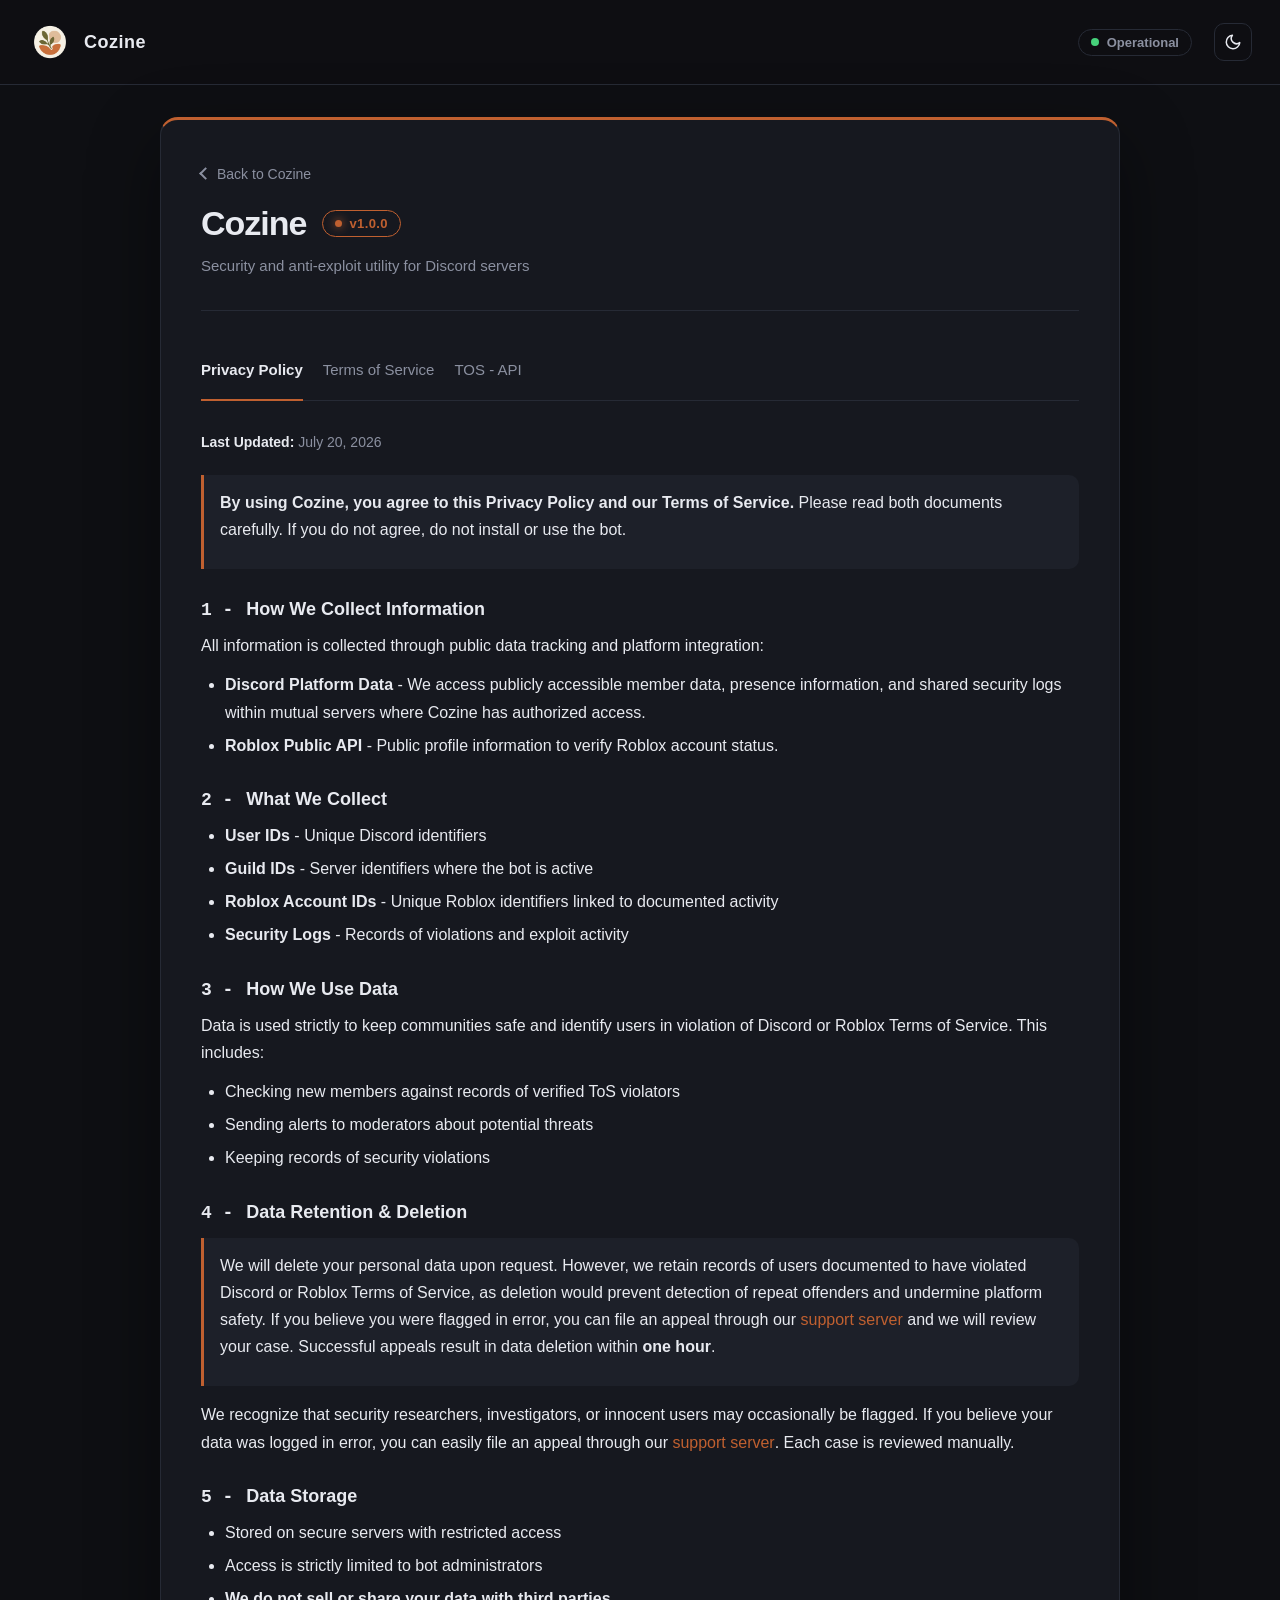
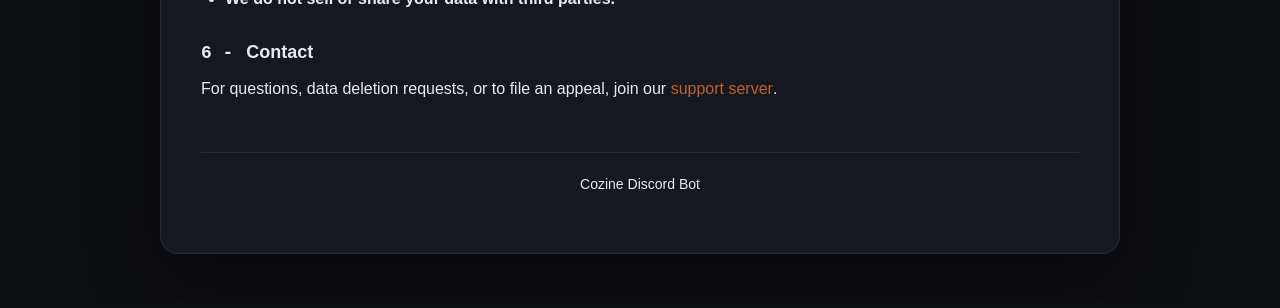
==== api-tos/index.html @ 8e526a58 "Add files via upload" ====
<!DOCTYPE html>
<html lang="en">
<head>
    <meta charset="UTF-8">
    <meta name="viewport" content="width=device-width, initial-scale=1.0">
    <title>Cozine - Security Bot</title>
    
  <link rel="icon" href="../static/logo.png">
  <link rel="stylesheet" href="../style.css">
</head>
<body class="legal">
    <div id="progress"></div>
    <header class="site-head">
        <span class="logo-ring"><img class="logo" src="../static/logo.png" alt="Cozine"></span>
        <a class="brand" href="https://cozine.xyz">Cozine</a>
        <span class="status"><span class="dot"></span>Operational</span>
        <button id="themeToggle" class="theme-toggle" aria-label="Toggle theme">
            <svg class="i-sun" width="18" height="18" viewBox="0 0 24 24" fill="none" stroke="currentColor" stroke-width="2" stroke-linecap="round"><circle cx="12" cy="12" r="4"/><path d="M12 2v2M12 20v2M2 12h2M20 12h2M4.9 4.9l1.4 1.4M17.7 17.7l1.4 1.4M4.9 19.1l1.4-1.4M17.7 6.3l1.4-1.4"/></svg>
            <svg class="i-moon" width="18" height="18" viewBox="0 0 24 24" fill="none" stroke="currentColor" stroke-width="2" stroke-linecap="round" stroke-linejoin="round"><path d="M21 12.8A9 9 0 1 1 11.2 3a7 7 0 0 0 9.8 9.8z"/></svg>
        </button>
    </header>
    <div class="container">
        <a class="back" href="../">Back to Cozine</a>
        <header>
            <div class="title-row">
                <h1>Cozine</h1>
                <span class="badge">v1.0.0</span>
            </div>
            <p>Security and anti-exploit utility for Discord servers</p>
        </header>

        <nav>
            <button class="nav-btn" data-target="privacy">Privacy Policy</button>
            <button class="nav-btn" data-target="tos">Terms of Service</button>
            <button class="nav-btn" data-target="api-tos">TOS - API</button>
        </nav>

        <!-- content loaded from static/legal.json -->
        <div id="privacy" class="content"></div>

        <div id="tos" class="content"></div>

        <div id="api-tos" class="content"></div>

        <footer>
            <p>Cozine Discord Bot</p>
        </footer>
    </div>

    <script src="../static/common.js"></script>
    <script src="../static/legal.js"></script>
</body>
</html>
---- style.css ----
:root {
  --bg: #0e0f13;
  --card: #16181f;
  --card-2: #1d2029;
  --text: #e8eaf0;
  --muted: #8b90a0;
  --accent: #C06030;
  --accent-2: #ffb38a;
  --accent-soft: rgba(192, 96, 48, .16);
  --border: #262a35;
  --head-bg: rgba(14, 15, 19, .72);
  --ripple: rgba(255, 255, 255, .35);
}

body.light {
  --bg: #f6f6f9;
  --card: #ffffff;
  --card-2: #eef0f4;
  --text: #14151a;
  --muted: #5a5f6b;
  --accent-soft: rgba(192, 96, 48, .14);
  --border: #e2e3e9;
  --head-bg: rgba(255, 255, 255, .72);
  --ripple: rgba(0, 0, 0, .12);
}

* {
  box-sizing: border-box;
  margin: 0;
  padding: 0;
}

html {
  overflow-x: hidden;
  overflow-x: clip;
}

img, svg {
  max-width: 100%;
}

body {
  font-family: -apple-system, BlinkMacSystemFont, "Segoe UI", Roboto, Helvetica, Arial, sans-serif;
  color: var(--text);
  background: var(--bg);
  min-height: 100vh;
  display: flex;
  flex-direction: column;
  overflow-x: hidden;
  overflow-x: clip;
}

.site-head,
.hero,
.site-foot,
.discord-pill,
.legal .container {
  position: relative;
  z-index: 1;
}

/* flex children must never force page width (mobile horizontal slide) */
.site-head,
.hero,
.site-foot,
.legal .container {
  min-width: 0;
  max-width: 100%;
}

/* top bar */
.site-head {
  display: flex;
  align-items: center;
  gap: 12px;
  padding: 20px 28px;
  border-bottom: 1px solid var(--border);
  background: var(--head-bg);
}

.site-head .logo {
  width: 38px;
  height: 38px;
  border-radius: 10px;
}

.site-head .brand {
  font-size: 18px;
  font-weight: 800;
  letter-spacing: .5px;
  color: var(--text);
  text-decoration: none;
}

/* hero */
.hero {
  flex: 1;
  display: flex;
  flex-direction: column;
  justify-content: center;
  gap: 18px;
  width: 100%;
  max-width: 760px;
  margin: 0 auto;
  padding: 64px 28px;
  text-align: left;
  animation: fadeIn .6s ease both;
}

.title-row {
  display: flex;
  align-items: center;
  gap: 16px;
  flex-wrap: wrap;
}

.hero h1 {
  font-size: 64px;
  font-weight: 800;
  letter-spacing: -2px;
  line-height: 1;
  color: var(--text);
}

.badge {
  position: relative;
  display: inline-flex;
  align-items: center;
  font-size: 13px;
  font-weight: 700;
  letter-spacing: .4px;
  color: var(--accent);
  border: 1px solid var(--accent);
  border-radius: 999px;
  padding: 5px 12px;
  cursor: default;
  z-index: 5;
  transition: border-radius .25s ease;
}

.badge::before {
  content: '';
  width: 7px;
  height: 7px;
  border-radius: 50%;
  background: var(--accent);
  box-shadow: 0 0 10px var(--accent);
  flex: none;
  margin-right: 7px;
}

/* invisible bridge so the cursor can travel into the dropdown */
.badge::after {
  content: '';
  position: absolute;
  top: 100%;
  left: 0;
  right: 0;
  height: 12px;
}

.badge:hover,
.badge.pinned {
  border-radius: 12px;
}

.badge-more {
  max-width: 0;
  opacity: 0;
  overflow: hidden;
  white-space: nowrap;
  margin-left: 0;
  transition: max-width .25s ease, opacity .2s ease, margin-left .25s ease;
}

.badge:hover .badge-more,
.badge.pinned .badge-more {
  max-width: 90px;
  opacity: 1;
  margin-left: 7px;
}

.badge-pin {
  display: inline-flex;
  align-items: center;
  max-width: 0;
  opacity: 0;
  overflow: hidden;
  margin-left: 0;
  transition: max-width .25s ease, opacity .2s ease, margin-left .25s ease;
}

.badge-pin img {
  width: 14px;
  height: 14px;
  display: block;
}

.badge.pinned .badge-pin {
  max-width: 18px;
  opacity: 1;
  margin-left: 7px;
}

.badge .changelog {
  position: absolute;
  top: 100%;
  left: 0;
  margin-top: 10px;
  width: 268px;
  max-width: calc(100vw - 44px);
  text-align: left;
  background: var(--card);
  border: 1px solid var(--border);
  border-radius: 12px;
  padding: 0 14px;
  max-height: 0;
  opacity: 0;
  overflow: hidden;
  z-index: 20;
  box-shadow: 0 14px 34px rgba(0, 0, 0, .28);
  transition: max-height .3s ease, opacity .25s ease, padding .3s ease;
}

.badge:hover .changelog,
.badge.pinned .changelog {
  max-height: 300px;
  opacity: 1;
  padding: 12px 14px;
  transition-delay: .05s;
}

.changelog-head {
  font-weight: 700;
  color: var(--accent);
  margin-bottom: 6px;
}

.changelog ul {
  list-style: none;
  margin: 0;
}

.changelog li {
  font-size: 13px;
  font-weight: 500;
  color: var(--text);
  padding: 7px 0;
  border-top: 1px solid var(--border);
  line-height: 1.45;
}

.hero .tag {
  color: var(--muted);
  font-size: 17px;
  line-height: 1.6;
  max-width: 520px;
}

.btns {
  display: flex;
  flex-wrap: wrap;
  gap: 12px;
  margin-top: 6px;
}

a.btn {
  position: relative;
  overflow: hidden;
  display: inline-flex;
  align-items: center;
  justify-content: center;
  padding: 14px 22px;
  border: 1px solid var(--border);
  border-radius: 10px;
  color: var(--text);
  font-size: 15px;
  font-weight: 600;
  text-decoration: none;
  transition: color .2s ease, border-color .2s ease, transform .25s ease;
}

a.btn > span {
  position: relative;
  z-index: 1;
  display: inline-flex;
  align-items: center;
}

a.btn::before {
  content: '';
  position: absolute;
  inset: 0;
  background: var(--accent-soft);
  transform: scaleX(0);
  transform-origin: left;
  transition: transform .25s ease;
  z-index: 0;
}

a.btn:hover {
  border-color: var(--accent);
  color: #fff;
}

a.btn:hover::before {
  transform: scaleX(1);
}

a.btn::after {
  content: '';
  position: absolute;
  top: 0;
  left: -130%;
  width: 55%;
  height: 100%;
  background: linear-gradient(100deg, transparent, rgba(255, 255, 255, .28), transparent);
  transform: skewX(-18deg);
  opacity: 0;
  z-index: 0;
  pointer-events: none;
}

a.btn:hover::after {
  animation: sheen .6s ease forwards;
}

.primary {
  background: var(--accent);
  border-color: var(--accent);
  color: #fff;
}

.primary::before {
  background: rgba(255, 255, 255, .18);
}

.btn-arrow {
  margin-left: 8px;
  transition: transform .22s ease;
}

.primary:hover .btn-arrow {
  transform: translateX(5px);
}

.ghost {
  background: transparent;
}

.site-foot {
  padding: 22px 28px;
  color: var(--muted);
  font-size: 12px;
}

/* discord pill */
.discord-pill {
  position: fixed;
  right: 22px;
  bottom: 22px;
  display: flex;
  align-items: center;
  gap: 8px;
  height: 46px;
  min-width: 46px;
  max-width: 46px;
  padding: 0 12px;
  overflow: hidden;
  color: #fff;
  background: var(--accent);
  border-radius: 999px;
  white-space: nowrap;
  text-decoration: none;
  transition: max-width .45s ease, background .2s ease;
  animation: pillPulse 2.6s ease-in-out infinite;
}

.discord-pill:hover {
  max-width: 190px;
  background: #d2723f;
}

.discord-pill img {
  flex: 0 0 auto;
  width: 24px;
  height: 24px;
}

.discord-pill span {
  opacity: 0;
  font-size: 14px;
  font-weight: 600;
  transition: opacity .35s ease .1s;
}

.discord-pill:hover span {
  opacity: 1;
}

@keyframes fadeIn {
  from { opacity: 0; transform: translateY(8px); }
  to   { opacity: 1; transform: translateY(0); }
}

/* legal pages */
body.legal {
  display: block;
}

.legal .container {
  max-width: 960px;
  margin: 32px auto 48px;
  padding: 44px 40px;
  text-align: left;
  background: var(--card);
  border: 1px solid var(--border);
  border-top: 3px solid var(--accent);
  border-radius: 18px;
  box-shadow: 0 24px 70px rgba(0, 0, 0, .4);
}

.legal .back {
  display: inline-flex;
  align-items: center;
  gap: 7px;
  margin-bottom: 22px;
  color: var(--muted);
  font-size: 14px;
  text-decoration: none;
}

.legal .back::before {
  content: '';
  width: 7px;
  height: 7px;
  border-left: 2px solid currentColor;
  border-bottom: 2px solid currentColor;
  transform: rotate(45deg);
}

.legal .back:hover {
  color: var(--text);
}

.legal header {
  border-bottom: 1px solid var(--border);
  padding-bottom: 20px;
  margin-bottom: 26px;
}

.legal header .title-row {
  margin-bottom: 10px;
}

.legal header h1 {
  font-size: 34px;
  font-weight: 800;
  letter-spacing: -1px;
  color: var(--text);
}

.legal header p {
  color: var(--muted);
  font-size: 15px;
}

.legal nav {
  position: sticky;
  top: 0;
  display: flex;
  gap: 20px;
  margin-bottom: 30px;
  padding: 16px 0 14px;
  border-bottom: 1px solid var(--border);
  background: var(--card);
  z-index: 3;
}

.legal nav button {
  background: none;
  border: none;
  font-size: 15px;
  color: var(--muted);
  cursor: pointer;
  padding: 8px 0;
  position: relative;
}

.legal nav button.active {
  color: var(--text);
  font-weight: 600;
}

.legal nav button.active::after {
  content: '';
  position: absolute;
  bottom: -15px;
  left: 0;
  right: 0;
  height: 2px;
  background: var(--accent);
}

.legal nav button:hover {
  color: var(--text);
}

.legal .content {
  display: none;
  counter-reset: section;
}

.legal .content.active {
  display: block;
}

.legal .content h2 {
  counter-increment: section;
  font-size: 18px;
  font-weight: 600;
  margin: 30px 0 12px;
  color: var(--text);
}

.legal .content h2::before {
  content: counter(section) " - ";
  color: var(--text);
  font-family: ui-monospace, SFMono-Regular, Menlo, monospace;
  margin-right: 2px;
}

.legal p {
  margin-bottom: 12px;
  color: var(--text);
  line-height: 1.7;
}

.legal ul {
  margin-left: 24px;
  margin-bottom: 12px;
}

.legal li {
  margin-bottom: 6px;
  color: var(--text);
  line-height: 1.7;
}

.legal strong {
  color: var(--text);
}

.legal a {
  position: relative;
  color: var(--accent);
  text-decoration: none;
  cursor: pointer;
}

.legal a::after {
  content: '';
  position: absolute;
  left: 0;
  bottom: -2px;
  width: 100%;
  height: 2px;
  background: linear-gradient(90deg, var(--accent), #ffd9b0);
  transform: scaleX(0);
  transform-origin: left;
  transition: transform .25s ease;
}

.legal a:hover::after {
  transform: scaleX(1);
}

.legal .last-updated {
  color: var(--muted);
  font-size: 14px;
  margin-bottom: 20px;
}

.legal .highlight {
  background: var(--card-2);
  border-left: 3px solid var(--accent);
  border-radius: 0 10px 10px 0;
  padding: 14px 16px;
  margin: 15px 0;
}

.legal footer {
  margin-top: 50px;
  padding-top: 20px;
  border-top: 1px solid var(--border);
  color: var(--muted);
  font-size: 14px;
  text-align: center;
}

/* spinning ring around the logo */
.logo-ring {
  position: relative;
  display: inline-flex;
  padding: 3px;
  border-radius: 13px;
  animation: logoPulse 3.4s ease-in-out infinite;
}

.logo-ring::before {
  display: none;
}

@keyframes logoPulse {
  0%, 100% { box-shadow: 0 0 0 rgba(192, 96, 48, 0); }
  50%      { box-shadow: 0 0 22px rgba(192, 96, 48, .45); }
}

@keyframes pillPulse {
  0%, 100% { box-shadow: 0 0 0 rgba(192, 96, 48, 0); }
  50%      { box-shadow: 0 0 18px rgba(192, 96, 48, .5); }
}

@keyframes sheen {
  0%   { left: -130%; opacity: 1; }
  100% { left: 140%; opacity: 1; }
}

/* scroll reveal on legal pages */
body.js-reveal .legal .content h2,
body.js-reveal .legal .content p,
body.js-reveal .legal .content ul,
body.js-reveal .legal .content .highlight {
  opacity: 0;
  transform: translateY(14px);
  transition: opacity .5s ease, transform .5s ease;
}

body.js-reveal .legal .content .reveal-in {
  opacity: 1;
  transform: none;
}

/* scroll progress bar */
#progress {
  position: fixed;
  top: 0;
  left: 0;
  width: 100%;
  height: 3px;
  background: var(--accent);
  transform: scaleX(0);
  transform-origin: left;
  z-index: 60;
  pointer-events: none;
}

/* hero staggered entrance */
.hero .title-row,
.hero .tag,
.hero .btns {
  opacity: 0;
  transform: translateY(18px);
  transition: opacity .6s ease, transform .6s ease;
}

.hero.ready .title-row { transition-delay: .05s; }
.hero.ready .tag { transition-delay: .14s; }
.hero.ready .btns { transition-delay: .23s; }

.hero.ready .title-row,
.hero.ready .tag,
.hero.ready .btns {
  opacity: 1;
  transform: none;
}

/* accent keyword */
.accent { color: var(--accent); }

/* status pill */
.status {
  display: inline-flex;
  align-items: center;
  gap: 8px;
  margin-left: auto;
  font-size: 13px;
  font-weight: 600;
  color: var(--muted);
  border: 1px solid var(--border);
  border-radius: 999px;
  padding: 5px 12px;
}

.status .dot {
  width: 8px;
  height: 8px;
  border-radius: 50%;
  background: #46d17a;
  animation: statusPulse 2s ease-out infinite;
}

@keyframes statusPulse {
  0% { box-shadow: 0 0 0 0 rgba(70, 209, 122, .5); }
  70% { box-shadow: 0 0 0 7px rgba(70, 209, 122, 0); }
  100% { box-shadow: 0 0 0 0 rgba(70, 209, 122, 0); }
}

/* theme toggle */
.theme-toggle {
  display: inline-flex;
  align-items: center;
  justify-content: center;
  width: 38px;
  height: 38px;
  margin-left: 10px;
  border: 1px solid var(--border);
  border-radius: 10px;
  background: none;
  color: var(--text);
  cursor: pointer;
  transition: border-color .2s ease;
}

.theme-toggle:hover { border-color: var(--accent); }

.theme-toggle .i-sun { display: none; }
.theme-toggle .i-moon { display: block; }
.light .theme-toggle .i-sun { display: block; }
.light .theme-toggle .i-moon { display: none; }

/* button ripple */
a.btn .ripple {
  position: absolute;
  border-radius: 50%;
  background: var(--ripple);
  transform: scale(0);
  opacity: .6;
  pointer-events: none;
  z-index: 0;
  animation: ripple .6s ease-out forwards;
}

@keyframes ripple {
  to { transform: scale(2.6); opacity: 0; }
}

/* circular theme reveal (View Transitions API) */
::view-transition-old(root),
::view-transition-new(root) {
  animation: none;
  mix-blend-mode: normal;
}

::view-transition-new(root) {
  animation: reveal-circle .5s ease;
}

@keyframes reveal-circle {
  from { clip-path: circle(0 at var(--vx, 50%) var(--vy, 50%)); }
  to { clip-path: circle(150% at var(--vx, 50%) var(--vy, 50%)); }
}

@media (prefers-reduced-motion: reduce) {
  *, *::before, *::after {
    animation: none !important;
    transition: none !important;
  }

  .hero .title-row,
  .hero .tag,
  .hero .btns {
    opacity: 1 !important;
    transform: none !important;
  }

  body.js-reveal .legal .content h2,
  body.js-reveal .legal .content p,
  body.js-reveal .legal .content ul,
  body.js-reveal .legal .content .highlight {
    opacity: 1 !important;
    transform: none !important;
  }
}

@media (max-width: 600px) {
  .site-head {
    flex-wrap: wrap;
    row-gap: 10px;
    padding: 16px 18px;
  }

  .hero {
    padding: 48px 22px;
  }

  .hero h1 {
    font-size: 44px;
  }

  .legal .container {
    padding: 24px 18px;
  }

  .legal header h1 {
    font-size: 26px;
  }

  .legal nav {
    position: static;
    flex-direction: column;
    gap: 10px;
  }

  .legal nav button.active::after {
    display: none;
  }

  .legal nav button {
    padding: 8px 12px;
    background: var(--card-2);
    border-radius: 4px;
  }
}

/* touch devices: no sticky hover — changelog opens on tap (pinned) only */
@media (hover: none) {
  .badge:not(.pinned):hover {
    border-radius: 999px;
  }

  .badge:not(.pinned):hover .badge-more,
  .badge:not(.pinned):hover .badge-pin {
    max-width: 0;
    opacity: 0;
    margin-left: 0;
  }

  .badge:not(.pinned):hover .changelog {
    max-height: 0;
    opacity: 0;
    padding: 0 14px;
  }
}
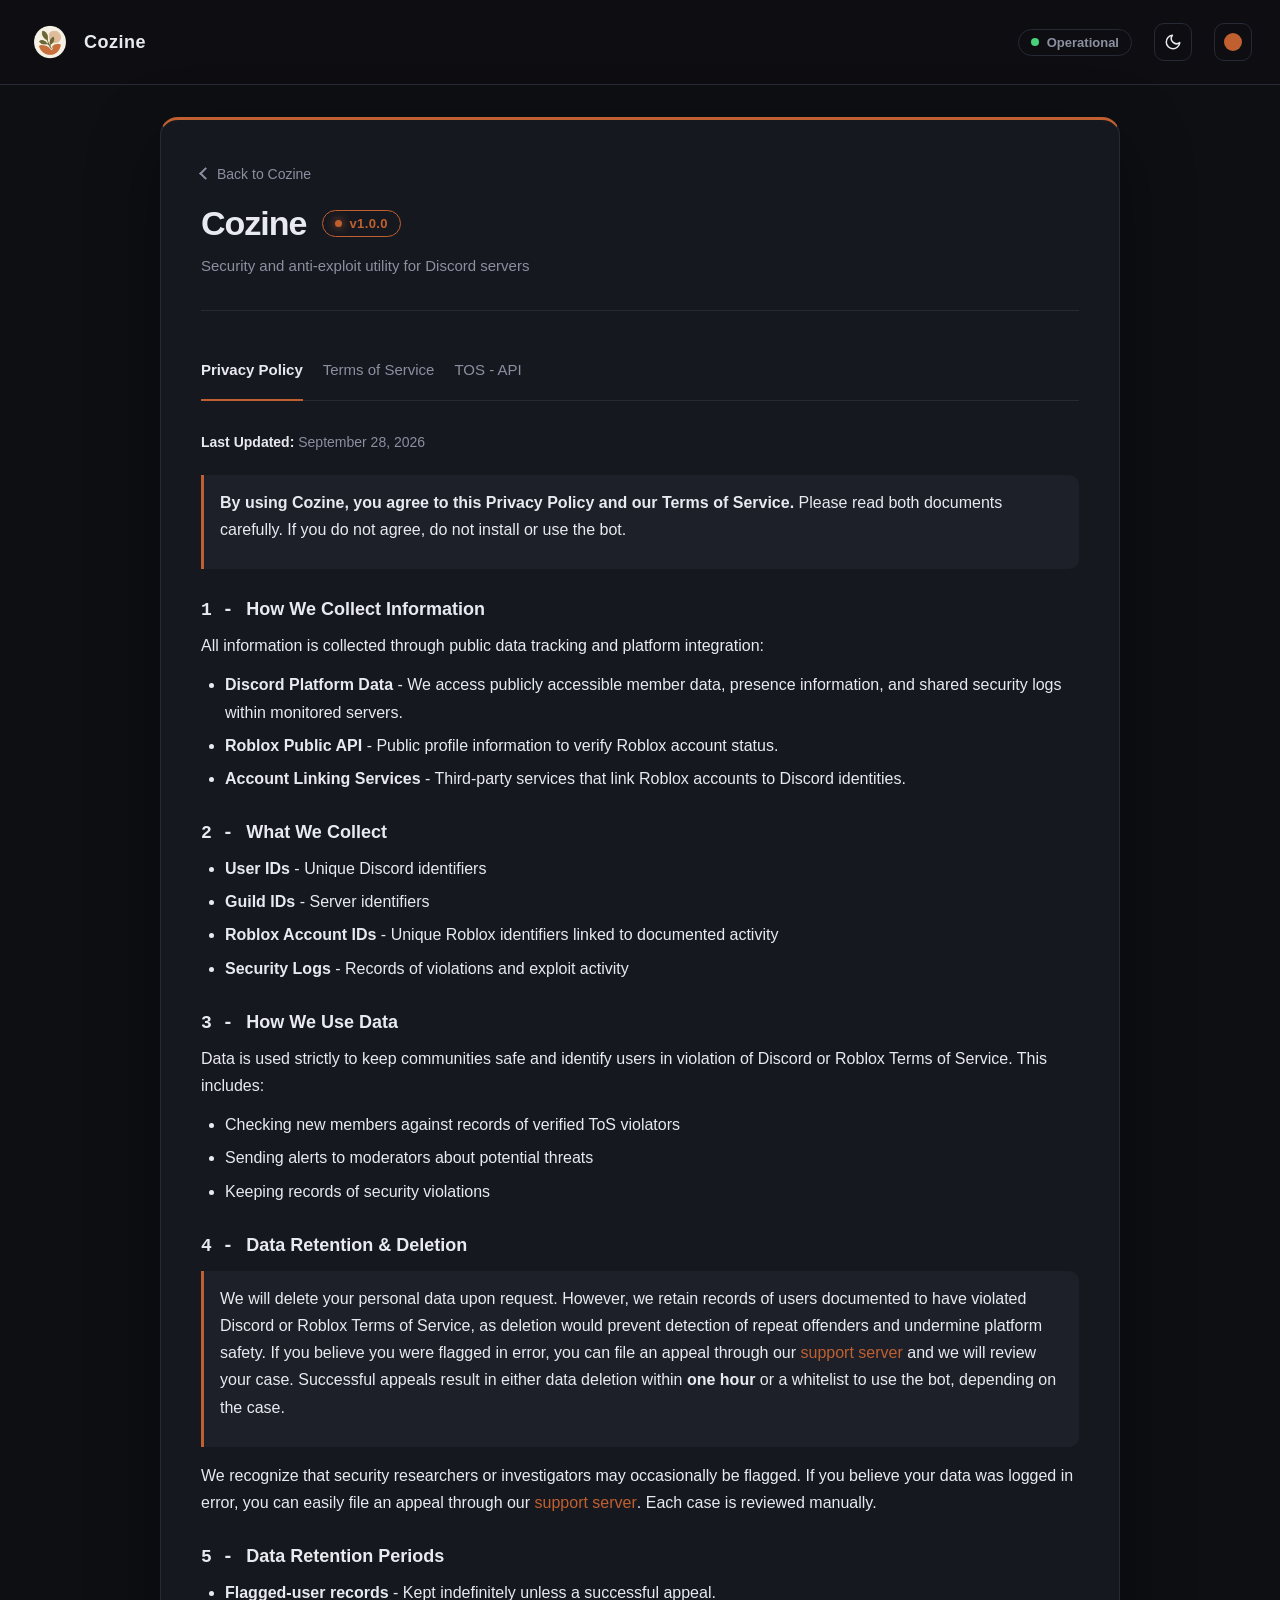
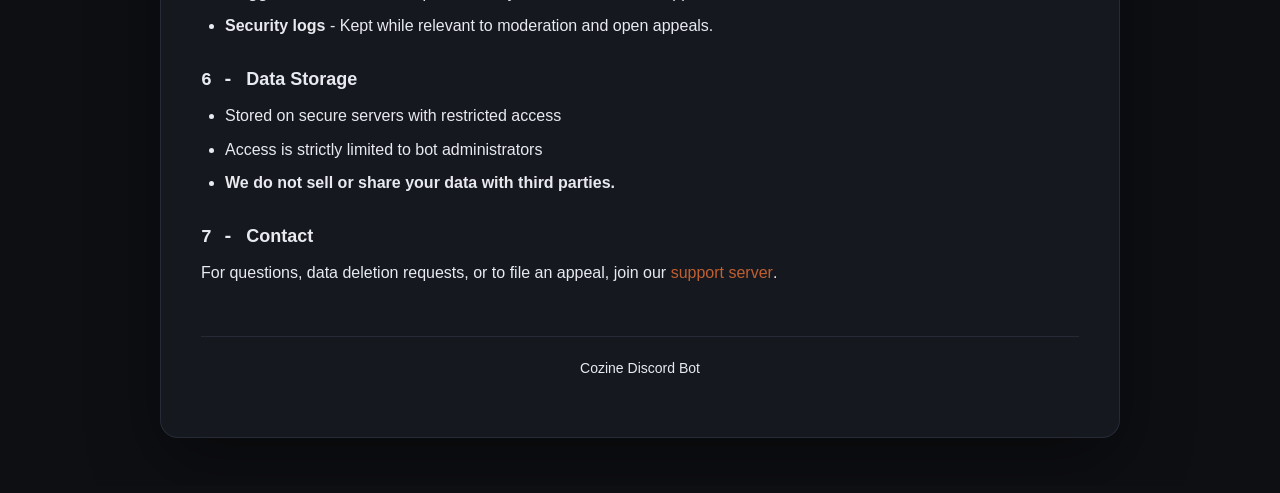
==== commit b33fddbd: "Add files via upload" ====
--- a/api-tos/index.html
+++ b/api-tos/index.html
@@ -4,7 +4,6 @@
     <meta charset="UTF-8">
     <meta name="viewport" content="width=device-width, initial-scale=1.0">
     <title>Cozine - Security Bot</title>
-    
   <link rel="icon" href="../static/logo.png">
   <link rel="stylesheet" href="../style.css">
 </head>
@@ -28,25 +27,18 @@
             </div>
             <p>Security and anti-exploit utility for Discord servers</p>
         </header>
-
         <nav>
             <button class="nav-btn" data-target="privacy">Privacy Policy</button>
             <button class="nav-btn" data-target="tos">Terms of Service</button>
             <button class="nav-btn" data-target="api-tos">TOS - API</button>
         </nav>
-
-        <!-- content loaded from static/legal.json -->
         <div id="privacy" class="content"></div>
-
         <div id="tos" class="content"></div>
-
         <div id="api-tos" class="content"></div>
-
         <footer>
             <p>Cozine Discord Bot</p>
         </footer>
     </div>
-
     <script src="../static/common.js"></script>
     <script src="../static/legal.js"></script>
 </body>
--- a/style.css
+++ b/style.css
@@ -7,6 +7,8 @@
   --accent: #C06030;
   --accent-2: #ffb38a;
   --accent-soft: rgba(192, 96, 48, .16);
+  --accent-glow: rgba(192, 96, 48, .45);
+  --accent-glow-soft: rgba(192, 96, 48, 0);
   --border: #262a35;
   --head-bg: rgba(14, 15, 19, .72);
   --ripple: rgba(255, 255, 255, .35);
@@ -59,7 +61,7 @@
   z-index: 1;
 }
 
-/* flex children must never force page width (mobile horizontal slide) */
+
 .site-head,
 .hero,
 .site-foot,
@@ -68,7 +70,7 @@
   max-width: 100%;
 }
 
-/* top bar */
+
 .site-head {
   display: flex;
   align-items: center;
@@ -92,7 +94,7 @@
   text-decoration: none;
 }
 
-/* hero */
+
 .hero {
   flex: 1;
   display: flex;
@@ -104,7 +106,6 @@
   margin: 0 auto;
   padding: 64px 28px;
   text-align: left;
-  animation: fadeIn .6s ease both;
 }
 
 .title-row {
@@ -149,7 +150,7 @@
   margin-right: 7px;
 }
 
-/* invisible bridge so the cursor can travel into the dropdown */
+
 .badge::after {
   content: '';
   position: absolute;
@@ -255,6 +256,7 @@
   font-size: 17px;
   line-height: 1.6;
   max-width: 520px;
+  min-height: calc(17px * 1.6 * 2);
 }
 
 .btns {
@@ -354,7 +356,72 @@
   font-size: 12px;
 }
 
-/* discord pill */
+
+.seo {
+  width: 100%;
+  max-width: 760px;
+  margin: 0 auto;
+  padding: 8px 28px 48px;
+  display: flex;
+  flex-direction: column;
+  gap: 14px;
+}
+
+.seo h2 {
+  font-size: 24px;
+  font-weight: 800;
+  letter-spacing: -.5px;
+  color: var(--text);
+  margin-top: 18px;
+}
+
+.seo h3 {
+  font-size: 16px;
+  font-weight: 700;
+  color: var(--text);
+}
+
+.seo p,
+.seo li {
+  color: var(--muted);
+  font-size: 15px;
+  line-height: 1.65;
+}
+
+.seo-grid {
+  display: grid;
+  grid-template-columns: repeat(3, 1fr);
+  gap: 12px;
+}
+
+.seo-card {
+  background: var(--card);
+  border: 1px solid var(--border);
+  border-radius: 12px;
+  padding: 14px;
+  display: flex;
+  flex-direction: column;
+  gap: 6px;
+}
+
+.seo-card p {
+  font-size: 14px;
+}
+
+.seo-steps {
+  padding-left: 20px;
+  display: flex;
+  flex-direction: column;
+  gap: 6px;
+}
+
+@media (max-width: 640px) {
+  .seo-grid {
+    grid-template-columns: 1fr;
+  }
+}
+
+
 .discord-pill {
   position: fixed;
   right: 22px;
@@ -378,7 +445,7 @@
 
 .discord-pill:hover {
   max-width: 190px;
-  background: #d2723f;
+  filter: brightness(1.12);
 }
 
 .discord-pill img {
@@ -403,7 +470,7 @@
   to   { opacity: 1; transform: translateY(0); }
 }
 
-/* legal pages */
+
 body.legal {
   display: block;
 }
@@ -565,7 +632,7 @@
   bottom: -2px;
   width: 100%;
   height: 2px;
-  background: linear-gradient(90deg, var(--accent), #ffd9b0);
+  background: linear-gradient(90deg, var(--accent), var(--accent-2));
   transform: scaleX(0);
   transform-origin: left;
   transition: transform .25s ease;
@@ -598,7 +665,7 @@
   text-align: center;
 }
 
-/* spinning ring around the logo */
+
 .logo-ring {
   position: relative;
   display: inline-flex;
@@ -612,13 +679,13 @@
 }
 
 @keyframes logoPulse {
-  0%, 100% { box-shadow: 0 0 0 rgba(192, 96, 48, 0); }
-  50%      { box-shadow: 0 0 22px rgba(192, 96, 48, .45); }
+  0%, 100% { box-shadow: 0 0 0 var(--accent-glow-soft); }
+  50%      { box-shadow: 0 0 22px var(--accent-glow); }
 }
 
 @keyframes pillPulse {
-  0%, 100% { box-shadow: 0 0 0 rgba(192, 96, 48, 0); }
-  50%      { box-shadow: 0 0 18px rgba(192, 96, 48, .5); }
+  0%, 100% { box-shadow: 0 0 0 var(--accent-glow-soft); }
+  50%      { box-shadow: 0 0 18px var(--accent-glow); }
 }
 
 @keyframes sheen {
@@ -626,7 +693,7 @@
   100% { left: 140%; opacity: 1; }
 }
 
-/* scroll reveal on legal pages */
+
 body.js-reveal .legal .content h2,
 body.js-reveal .legal .content p,
 body.js-reveal .legal .content ul,
@@ -641,7 +708,7 @@
   transform: none;
 }
 
-/* scroll progress bar */
+
 #progress {
   position: fixed;
   top: 0;
@@ -655,7 +722,7 @@
   pointer-events: none;
 }
 
-/* hero staggered entrance */
+
 .hero .title-row,
 .hero .tag,
 .hero .btns {
@@ -675,10 +742,10 @@
   transform: none;
 }
 
-/* accent keyword */
+
 .accent { color: var(--accent); }
 
-/* status pill */
+
 .status {
   display: inline-flex;
   align-items: center;
@@ -706,7 +773,7 @@
   100% { box-shadow: 0 0 0 0 rgba(70, 209, 122, 0); }
 }
 
-/* theme toggle */
+
 .theme-toggle {
   display: inline-flex;
   align-items: center;
@@ -724,12 +791,94 @@
 
 .theme-toggle:hover { border-color: var(--accent); }
 
+
+.color-btn {
+  display: inline-flex;
+  align-items: center;
+  justify-content: center;
+  width: 38px;
+  height: 38px;
+  margin-left: 10px;
+  border: 1px solid var(--border);
+  border-radius: 10px;
+  background: none;
+  cursor: pointer;
+  transition: border-color .2s ease;
+}
+
+.color-btn:hover { border-color: var(--accent); }
+
+.color-wrap {
+  position: relative;
+  display: inline-flex;
+  margin-left: 10px;
+}
+
+.color-wrap .color-btn {
+  margin-left: 0;
+}
+
+.color-btn .dot-preview {
+  width: 18px;
+  height: 18px;
+  border-radius: 50%;
+  background: var(--accent);
+}
+
+.color-pop {
+  position: absolute;
+  top: calc(100% + 10px);
+  right: 0;
+  z-index: 70;
+  display: none;
+  gap: 10px;
+  align-items: center;
+  padding: 12px 14px;
+  background: var(--card);
+  border: 1px solid var(--border);
+  border-radius: 12px;
+  box-shadow: 0 12px 40px rgba(0, 0, 0, .35);
+  max-width: calc(100vw - 16px);
+}
+
+.color-pop.open { display: flex; }
+
+.swatch {
+  width: 26px;
+  height: 26px;
+  border-radius: 50%;
+  border: 2px solid transparent;
+  cursor: pointer;
+  padding: 0;
+}
+
+.swatch.active { border-color: var(--text); }
+
+.swatch-custom {
+  position: relative;
+  width: 26px;
+  height: 26px;
+  border-radius: 50%;
+  background: conic-gradient(#f44, #fc3, #3c5, #39f, #a5f, #f44);
+  cursor: pointer;
+  overflow: hidden;
+}
+
+.swatch-custom input {
+  position: absolute;
+  inset: -8px;
+  width: 42px;
+  height: 42px;
+  opacity: 0;
+  cursor: pointer;
+}
+
 .theme-toggle .i-sun { display: none; }
 .theme-toggle .i-moon { display: block; }
 .light .theme-toggle .i-sun { display: block; }
 .light .theme-toggle .i-moon { display: none; }
 
-/* button ripple */
+
 a.btn .ripple {
   position: absolute;
   border-radius: 50%;
@@ -745,7 +894,7 @@
   to { transform: scale(2.6); opacity: 0; }
 }
 
-/* circular theme reveal (View Transitions API) */
+
 ::view-transition-old(root),
 ::view-transition-new(root) {
   animation: none;
@@ -823,7 +972,7 @@
   }
 }
 
-/* touch devices: no sticky hover — changelog opens on tap (pinned) only */
+
 @media (hover: none) {
   .badge:not(.pinned):hover {
     border-radius: 999px;
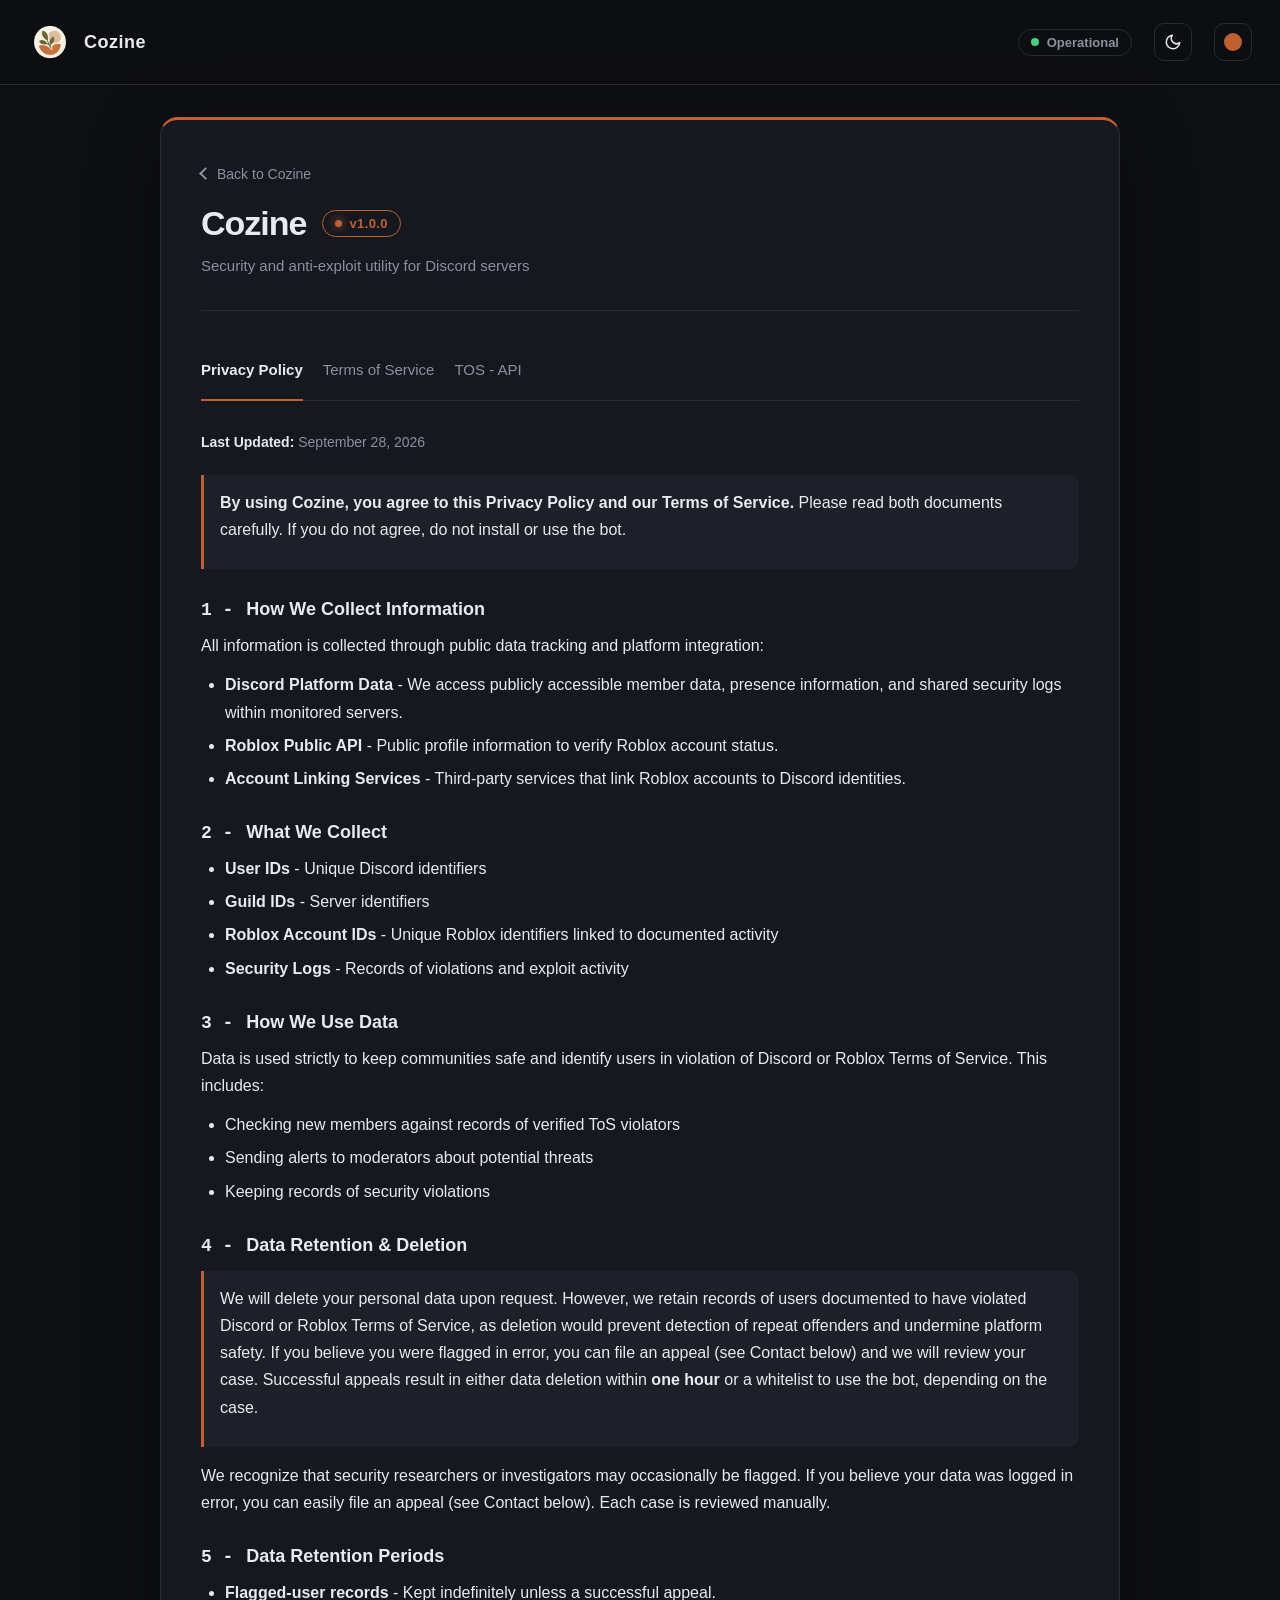
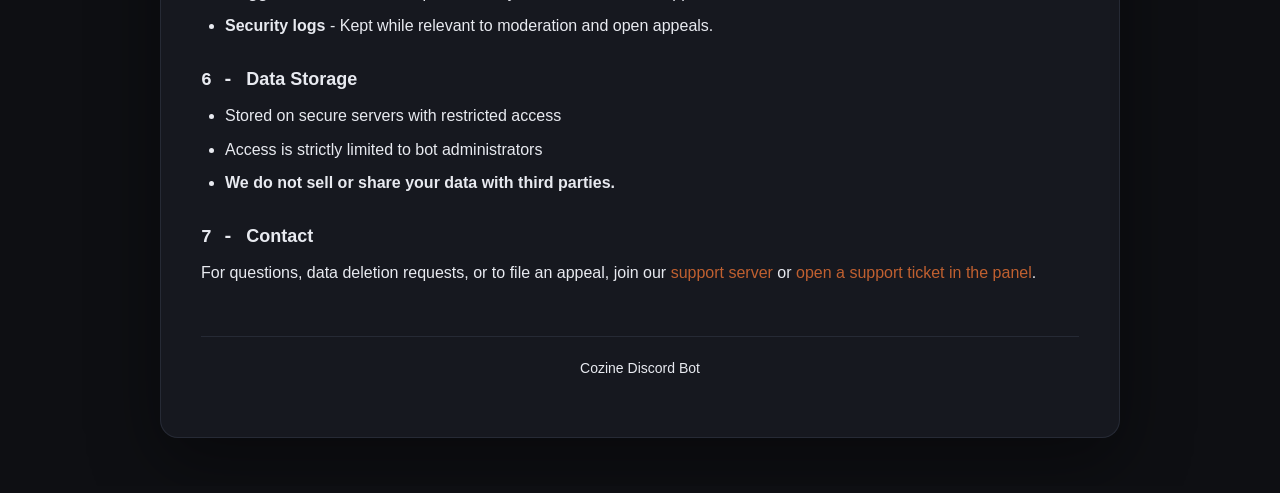
==== commit 62372878: "Add files via upload" ====
--- a/api-tos/index.html
+++ b/api-tos/index.html
@@ -5,7 +5,7 @@
     <meta name="viewport" content="width=device-width, initial-scale=1.0">
     <title>Cozine - Security Bot</title>
   <link rel="icon" href="../static/logo.png">
-  <link rel="stylesheet" href="../style.css">
+  <link rel="stylesheet" href="../style.css?v=20261011l">
 </head>
 <body class="legal">
     <div id="progress"></div>
@@ -39,7 +39,7 @@
             <p>Cozine Discord Bot</p>
         </footer>
     </div>
-    <script src="../static/common.js"></script>
-    <script src="../static/legal.js"></script>
+    <script src="../static/common.js?v=20261011l"></script>
+    <script src="../static/legal.js?v=20261011l"></script>
 </body>
 </html>
--- a/style.css
+++ b/style.css
@@ -5,6 +5,8 @@
   --text: #e8eaf0;
   --muted: #8b90a0;
   --accent: #C06030;
+  --accent-text: #C06030;
+  --on-accent: #ffffff;
   --accent-2: #ffb38a;
   --accent-soft: rgba(192, 96, 48, .16);
   --accent-glow: rgba(192, 96, 48, .45);
@@ -41,6 +43,32 @@
   max-width: 100%;
 }
 
+/* Long URLs / IDs / tokens must wrap instead of forcing sideways scroll */
+.seo a,
+.seo li,
+.seo p,
+.legal a,
+.legal li,
+.legal p,
+code {
+  overflow-wrap: anywhere;
+  word-break: break-word;
+}
+
+/* Tables (if legal content ever includes one) scroll instead of breaking layout */
+.legal table {
+  display: block;
+  max-width: 100%;
+  overflow-x: auto;
+  -webkit-overflow-scrolling: touch;
+}
+
+.legal pre {
+  max-width: 100%;
+  overflow-x: auto;
+  -webkit-overflow-scrolling: touch;
+}
+
 body {
   font-family: -apple-system, BlinkMacSystemFont, "Segoe UI", Roboto, Helvetica, Arial, sans-serif;
   color: var(--text);
@@ -50,6 +78,9 @@
   flex-direction: column;
   overflow-x: hidden;
   overflow-x: clip;
+  /* Smooth theme fade everywhere, including browsers without
+  View-Transition support (most mobile browsers). */
+  transition: background-color .3s ease, color .3s ease;
 }
 
 .site-head,
@@ -72,12 +103,26 @@
 
 
 .site-head {
+  position: relative;
+  overflow: visible;
   display: flex;
   align-items: center;
   gap: 12px;
   padding: 20px 28px;
   border-bottom: 1px solid var(--border);
   background: var(--head-bg);
+  /* Header popups (accent color picker) must paint above page content.
+  Both header and hero shared z-index:1, and the later-in-DOM hero won —
+  burying the popup so its swatches were visible but untappable. */
+  z-index: 50;
+}
+
+/* Touch: no tap-delay/zoom interference, no grey flash on taps */
+button,
+a.btn,
+.badge {
+  touch-action: manipulation;
+  -webkit-tap-highlight-color: transparent;
 }
 
 .site-head .logo {
@@ -130,8 +175,8 @@
   font-size: 13px;
   font-weight: 700;
   letter-spacing: .4px;
-  color: var(--accent);
-  border: 1px solid var(--accent);
+  color: var(--accent-text, var(--accent));
+  border: 1px solid var(--accent-text, var(--accent));
   border-radius: 999px;
   padding: 5px 12px;
   cursor: default;
@@ -144,7 +189,7 @@
   width: 7px;
   height: 7px;
   border-radius: 50%;
-  background: var(--accent);
+  background: var(--accent-text, var(--accent));
   box-shadow: 0 0 10px var(--accent);
   flex: none;
   margin-right: 7px;
@@ -233,7 +278,7 @@
 
 .changelog-head {
   font-weight: 700;
-  color: var(--accent);
+  color: var(--accent-text, var(--accent));
   margin-bottom: 6px;
 }
 
@@ -302,7 +347,15 @@
 
 a.btn:hover {
   border-color: var(--accent);
-  color: #fff;
+  color: var(--text);
+}
+
+/* primary buttons keep the auto-contrast text (a.btn rules would win otherwise) */
+a.btn.primary {
+  color: var(--on-accent, #fff);
+}
+a.btn.primary:hover {
+  color: var(--on-accent, #fff);
 }
 
 a.btn:hover::before {
@@ -330,7 +383,8 @@
 .primary {
   background: var(--accent);
   border-color: var(--accent);
-  color: #fff;
+  color: var(--on-accent, #fff);
+  font-weight: 800;
 }
 
 .primary::before {
@@ -413,6 +467,27 @@
   display: flex;
   flex-direction: column;
   gap: 6px;
+}
+
+/* compact permission chips: listed separately, wraps into ~2 rows */
+.perm-list {
+  list-style: none;
+  display: flex;
+  flex-wrap: wrap;
+  gap: 6px;
+  margin: 8px 0;
+  padding: 0;
+}
+
+.perm-list li {
+  font-size: 13px;
+  font-weight: 600;
+  color: var(--text);
+  background: var(--card);
+  border: 1px solid var(--border);
+  border-radius: 999px;
+  padding: 3px 10px;
+  white-space: nowrap;
 }
 
 @media (max-width: 640px) {
@@ -434,7 +509,7 @@
   max-width: 46px;
   padding: 0 12px;
   overflow: hidden;
-  color: #fff;
+  color: var(--on-accent, #fff);
   background: var(--accent);
   border-radius: 999px;
   white-space: nowrap;
@@ -453,6 +528,9 @@
   width: 24px;
   height: 24px;
 }
+
+/* white/light accent: flip the white Discord logo to black so it stays visible */
+.light-accent .discord-pill img { filter: brightness(0); }
 
 .discord-pill span {
   opacity: 0;
@@ -620,7 +698,7 @@
 
 .legal a {
   position: relative;
-  color: var(--accent);
+  color: var(--accent-text, var(--accent));
   text-decoration: none;
   cursor: pointer;
 }
@@ -632,7 +710,7 @@
   bottom: -2px;
   width: 100%;
   height: 2px;
-  background: linear-gradient(90deg, var(--accent), var(--accent-2));
+  background: linear-gradient(90deg, var(--accent-text, var(--accent)), var(--accent-2));
   transform: scaleX(0);
   transform-origin: left;
   transition: transform .25s ease;
@@ -743,7 +821,7 @@
 }
 
 
-.accent { color: var(--accent); }
+.accent { color: var(--accent-text, var(--accent)); }
 
 
 .status {
@@ -829,16 +907,22 @@
   position: absolute;
   top: calc(100% + 10px);
   right: 0;
+  left: auto;
   z-index: 70;
   display: none;
   gap: 10px;
+  flex-wrap: wrap;
   align-items: center;
+  justify-content: flex-start;
   padding: 12px 14px;
   background: var(--card);
   border: 1px solid var(--border);
   border-radius: 12px;
   box-shadow: 0 12px 40px rgba(0, 0, 0, .35);
-  max-width: calc(100vw - 16px);
+  /* Shrink-to-fit but never wider than the viewport: the popup grows
+  leftwards from the button (right:0) so it can never spill off-page. */
+  width: max-content;
+  max-width: min(320px, calc(100vw - 32px));
 }
 
 .color-pop.open { display: flex; }
@@ -895,21 +979,6 @@
 }
 
 
-::view-transition-old(root),
-::view-transition-new(root) {
-  animation: none;
-  mix-blend-mode: normal;
-}
-
-::view-transition-new(root) {
-  animation: reveal-circle .5s ease;
-}
-
-@keyframes reveal-circle {
-  from { clip-path: circle(0 at var(--vx, 50%) var(--vy, 50%)); }
-  to { clip-path: circle(150% at var(--vx, 50%) var(--vy, 50%)); }
-}
-
 @media (prefers-reduced-motion: reduce) {
   *, *::before, *::after {
     animation: none !important;
@@ -941,13 +1010,30 @@
 
   .hero {
     padding: 48px 22px;
+    /* single tall glow rooted at the top bar, fading far down —
+    same treatment as the panel */
+    background:
+      radial-gradient(420px 560px at 50% -120px, color-mix(in srgb, var(--accent) 9%, transparent), transparent 78%);
   }
 
   .hero h1 {
     font-size: 44px;
   }
 
+  .hero .tag {
+    font-size: 16px;
+  }
+
+  .seo {
+    padding: 8px 20px 40px;
+  }
+
+  .seo h2 {
+    font-size: 21px;
+  }
+
   .legal .container {
+    margin: 20px auto 40px;
     padding: 24px 18px;
   }
 
@@ -969,6 +1055,110 @@
     padding: 8px 12px;
     background: var(--card-2);
     border-radius: 4px;
+  }
+
+  .badge .changelog {
+    /* Anchored dropdown directly under the badge (same as desktop).
+    Closed-state mechanics (max-height/opacity/padding) are untouched.
+    right:0-anchored sheets used to land mid-screen, visually underneath
+    the hero buttons, instead of under the badge bar. */
+    position: absolute;
+    top: 100%;
+    left: 0;
+    right: auto;
+    transform: none;
+    width: 268px;
+    max-width: calc(100vw - 44px);
+    margin-top: 10px;
+    z-index: 90;
+  }
+
+  /* Dropdown must paint above the hero buttons stacked below it. */
+  .hero .title-row {
+    position: relative;
+    z-index: 30;
+  }
+
+  .discord-pill {
+    right: 16px;
+    bottom: calc(16px + env(safe-area-inset-bottom, 0px));
+  }
+}
+
+@media (max-width: 480px) {
+  /* Thumb-friendly full-width buttons */
+  .btns a.btn {
+    flex: 1 1 100%;
+  }
+}
+
+@media (max-width: 400px) {
+  .site-head {
+    gap: 8px;
+    padding: 14px 14px;
+  }
+
+  .site-head .status {
+    font-size: 12px;
+    padding: 4px 10px;
+  }
+
+  .hero {
+    padding: 36px 18px;
+  }
+
+  .hero h1 {
+    font-size: 34px;
+    letter-spacing: -1px;
+  }
+
+  .hero .tag {
+    font-size: 15px;
+  }
+
+  a.btn {
+    padding: 13px 18px;
+    font-size: 14px;
+  }
+
+  .seo {
+    padding: 8px 18px 36px;
+  }
+
+  .legal .container {
+    margin: 14px auto 32px;
+    padding: 20px 16px;
+    border-radius: 14px;
+  }
+
+  .legal header h1 {
+    font-size: 23px;
+  }
+}
+
+/* Coarse pointers (touch): 44px+ tap targets, no hover traps */
+@media (hover: none) and (pointer: coarse) {
+  .legal nav button {
+    min-height: 44px;
+  }
+
+  a.btn {
+    min-height: 48px;
+  }
+
+  .theme-toggle {
+    width: 44px;
+    height: 44px;
+  }
+
+  .badge {
+    min-height: 44px;
+  }
+
+  .swatch,
+  .swatch-custom {
+    width: 34px;
+    height: 34px;
   }
 }
 
